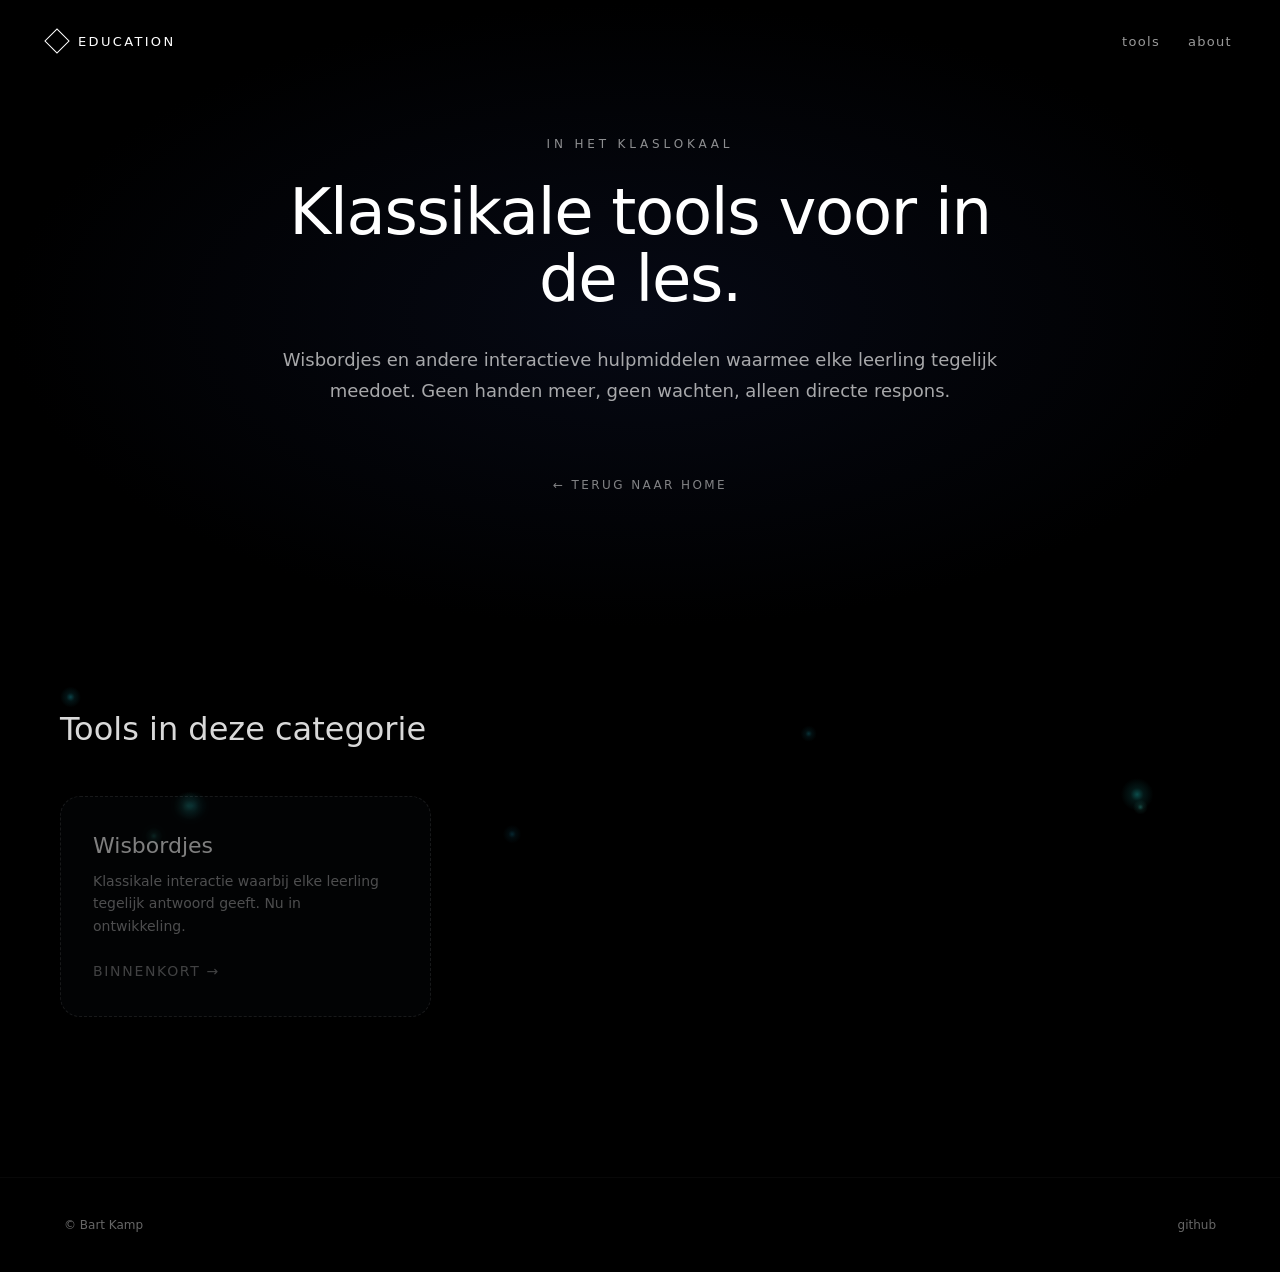
==== klaslokaal.html @ 11c170dd "Initial homepage with attractor hero and category pages" ====
<!DOCTYPE html>
<html lang="nl">
<head>
<meta charset="UTF-8">
<meta name="viewport" content="width=device-width, initial-scale=1.0">
<title>Klaslokaal — Education</title>
<meta name="description" content="Klassikale tools voor in de les.">
<link rel="stylesheet" href="assets/css/shared.css">
</head>
<body>

<canvas id="ambient-canvas"></canvas>

<section class="simple-hero">
  <nav class="topbar">
    <a href="index.html" class="logo-link">
      <div class="mark"></div>
      <span class="name">EDUCATION</span>
    </a>
    <div class="nav">
      <a href="index.html#tools">tools</a>
      <a href="about.html">about</a>
    </div>
  </nav>
  <div class="copy">
    <div class="eyebrow">IN HET KLASLOKAAL</div>
    <h1>Klassikale tools voor in de les.</h1>
    <p>Wisbordjes en andere interactieve hulpmiddelen waarmee elke leerling tegelijk meedoet. Geen handen meer, geen wachten, alleen directe respons.</p>
    <a href="index.html" class="back">&larr; TERUG NAAR HOME</a>
  </div>
</section>

<section class="tools-grid">
  <h2>Tools in deze categorie</h2>
  <div class="grid">
    <div class="tool-card coming">
      <h3>Wisbordjes</h3>
      <p>Klassikale interactie waarbij elke leerling tegelijk antwoord geeft. Nu in ontwikkeling.</p>
      <span class="arrow">BINNENKORT &rarr;</span>
    </div>
  </div>
</section>

<footer>
  <span>&copy; Bart Kamp</span>
  <span><a href="https://github.com/BartJKamp/Education">github</a></span>
</footer>

<script src="assets/js/shared.js"></script>
<script>
/* Ambient drifters across the page (no scroll fade-in here — just always visible). */
(function(){
  const canvas = document.getElementById('ambient-canvas');
  const ctx = canvas.getContext('2d');

  function resize(){
    const dpr = Math.min(window.devicePixelRatio, 2);
    canvas.width = window.innerWidth * dpr;
    canvas.height = window.innerHeight * dpr;
    ctx.setTransform(dpr, 0, 0, dpr, 0, 0);
  }
  resize();
  window.addEventListener('resize', resize);

  const NUM = 30;
  const drifters = [];
  for (let i = 0; i < NUM; i++) {
    const c = Wiskamp.palette(Math.random() * 0.6);
    drifters.push({
      x: Math.random() * window.innerWidth,
      y: Math.random() * window.innerHeight,
      vx: (Math.random() - 0.5) * 1.2,
      vy: (Math.random() - 0.5) * 0.8,
      r: 1.2 + Math.random() * 1.8,
      cr: Math.round(c[0] * 255),
      cg: Math.round(c[1] * 255),
      cb: Math.round(c[2] * 255),
      alpha: 0.35 + Math.random() * 0.45
    });
  }

  function tick(){
    requestAnimationFrame(tick);
    ctx.clearRect(0, 0, canvas.width, canvas.height);
    ctx.globalCompositeOperation = 'lighter';
    for (let i = 0; i < drifters.length; i++) {
      const d = drifters[i];
      d.x += d.vx;
      d.y += d.vy;
      d.vx += (Math.random() - 0.5) * 0.04;
      d.vy += (Math.random() - 0.5) * 0.025;
      d.vx *= 0.998;
      d.vy *= 0.998;
      const speed = Math.sqrt(d.vx * d.vx + d.vy * d.vy);
      if (speed < 0.15) {
        const ang = Math.random() * Math.PI * 2;
        d.vx += Math.cos(ang) * 0.3;
        d.vy += Math.sin(ang) * 0.2;
      }
      if (speed > 1.8) {
        d.vx *= 1.8 / speed;
        d.vy *= 1.8 / speed;
      }
      if (d.x < -10) d.x = window.innerWidth + 10;
      if (d.x > window.innerWidth + 10) d.x = -10;
      if (d.y < -10) d.y = window.innerHeight + 10;
      if (d.y > window.innerHeight + 10) d.y = -10;
      const a = d.alpha * 0.7;
      const grad = ctx.createRadialGradient(d.x, d.y, 0, d.x, d.y, d.r * 6);
      grad.addColorStop(0, `rgba(${d.cr},${d.cg},${d.cb},${a})`);
      grad.addColorStop(0.4, `rgba(${d.cr},${d.cg},${d.cb},${a * 0.3})`);
      grad.addColorStop(1, `rgba(${d.cr},${d.cg},${d.cb},0)`);
      ctx.fillStyle = grad;
      ctx.beginPath();
      ctx.arc(d.x, d.y, d.r * 6, 0, Math.PI * 2);
      ctx.fill();
    }
    ctx.globalCompositeOperation = 'source-over';
  }
  tick();
})();
</script>
</body>
</html>
---- assets/css/shared.css ----
/* =====================================================================
   shared.css — Shared styles for all pages.
   Loaded via <link rel="stylesheet" href="assets/css/shared.css"> in every page.
   ===================================================================== */

* {
  margin: 0;
  padding: 0;
  box-sizing: border-box;
}

html, body {
  background: #000;
  color: #fff;
  font-family: -apple-system, BlinkMacSystemFont, "Segoe UI", "Inter", system-ui, sans-serif;
  -webkit-font-smoothing: antialiased;
}

body {
  overflow-x: hidden;
}

/* ---- AMBIENT CANVAS (drifters that follow you down all pages) ---- */
#ambient-canvas {
  position: fixed;
  inset: 0;
  width: 100%;
  height: 100%;
  pointer-events: none;
  z-index: 0;
}

/* ---- HERO ---- */
.hero {
  position: relative;
  width: 100%;
  height: 100vh;
  min-height: 720px;
  overflow: hidden;
  background: radial-gradient(ellipse at 65% 50%, #060914 0%, #000 70%);
  z-index: 1;
}

.hero canvas {
  position: absolute;
  inset: 0;
  width: 100%;
  height: 100%;
  display: block;
  cursor: pointer;
}

.hero .chrome {
  position: absolute;
  z-index: 2;
  pointer-events: none;
}

.hero .chrome a {
  pointer-events: auto;
  color: inherit;
  text-decoration: none;
}

.hero .logo {
  top: 32px;
  left: 48px;
  display: flex;
  align-items: center;
  gap: 12px;
}

.hero .logo .mark {
  width: 18px;
  height: 18px;
  border: 1.5px solid #fff;
  transform: rotate(45deg);
}

.hero .logo .name {
  font-size: 13px;
  letter-spacing: 0.18em;
  font-weight: 500;
}

.hero .nav {
  top: 32px;
  right: 48px;
  display: flex;
  gap: 28px;
  font-size: 13px;
  letter-spacing: 0.1em;
}

.hero .nav span,
.hero .nav a {
  opacity: 0.6;
  transition: opacity 0.2s;
}

.hero .nav a:hover {
  opacity: 1;
}

.hero .copy {
  left: 64px;
  top: 50%;
  transform: translateY(-50%);
  max-width: 420px;
}

.hero .copy .eyebrow {
  font-size: 11px;
  letter-spacing: 0.3em;
  opacity: 0.5;
  margin-bottom: 18px;
}

.hero .copy h1 {
  font-size: 56px;
  line-height: 1.02;
  font-weight: 500;
  letter-spacing: -0.015em;
}

.hero .copy p {
  font-size: 15px;
  opacity: 0.55;
  margin-top: 22px;
  line-height: 1.6;
}

.hero .label {
  bottom: 36px;
  right: 48px;
  text-align: right;
}

.hero .label .hint {
  font-size: 11px;
  letter-spacing: 0.3em;
  opacity: 0.4;
  margin-bottom: 6px;
}

.hero .label .name {
  font-size: 14px;
  letter-spacing: 0.22em;
  font-weight: 500;
  opacity: 0.9;
  color: #f4d57a;
}

.hero .scroll-hint {
  bottom: 36px;
  left: 50%;
  transform: translateX(-50%);
  font-size: 11px;
  letter-spacing: 0.3em;
  opacity: 0.35;
}

/* ---- HERO ENTRANCE ANIMATION ---- */
.hero .chrome.entrance {
  opacity: 0;
  transform: translateY(8px);
  transition: opacity 1.6s ease-out, transform 1.6s ease-out;
}

.hero .copy.entrance {
  opacity: 0;
  transform: translateY(-50%) translateX(-20px);
  transition: opacity 1.6s ease-out 0.4s, transform 1.6s ease-out 0.4s;
}

body.ready .hero .chrome.entrance {
  opacity: 1;
  transform: translateY(0);
}

body.ready .hero .copy.entrance {
  opacity: 1;
  transform: translateY(-50%) translateX(0);
}

/* ---- CATEGORY SECTIONS (homepage) ---- */
.section {
  position: relative;
  padding: 220px 80px;
  min-height: 100vh;
  display: flex;
  align-items: center;
  overflow: hidden;
  z-index: 1;
}

.section-bg {
  position: absolute;
  right: -2%;
  top: 50%;
  transform: translateY(calc(-50% + var(--parallax-y, 0px)));
  width: 105%;
  height: 115%;
  pointer-events: none;
  background-repeat: no-repeat;
  background-position: center right;
  background-size: contain;
  -webkit-mask-image:
    linear-gradient(to right, rgba(0,0,0,0) 0%, rgba(0,0,0,0) 40%, rgba(0,0,0,0.4) 65%, rgba(0,0,0,1) 90%, rgba(0,0,0,1) 100%),
    linear-gradient(to bottom, rgba(0,0,0,0) 0%, rgba(0,0,0,0.7) 18%, rgba(0,0,0,1) 35%, rgba(0,0,0,1) 65%, rgba(0,0,0,0.7) 82%, rgba(0,0,0,0) 100%);
  -webkit-mask-composite: source-in;
  mask-image:
    linear-gradient(to right, rgba(0,0,0,0) 0%, rgba(0,0,0,0) 40%, rgba(0,0,0,0.4) 65%, rgba(0,0,0,1) 90%, rgba(0,0,0,1) 100%),
    linear-gradient(to bottom, rgba(0,0,0,0) 0%, rgba(0,0,0,0.7) 18%, rgba(0,0,0,1) 35%, rgba(0,0,0,1) 65%, rgba(0,0,0,0.7) 82%, rgba(0,0,0,0) 100%);
  mask-composite: intersect;
  opacity: 0;
  transition: opacity 0.9s ease-out;
}

.section.in-view .section-bg {
  opacity: 0.22;
}

.section .card {
  position: relative;
  z-index: 2;
  background: rgba(8, 12, 18, 0.55);
  backdrop-filter: blur(6px);
  -webkit-backdrop-filter: blur(6px);
  border: 1px solid rgba(255,255,255,0.18);
  border-radius: 32px;
  padding: 120px 140px;
  max-width: 1280px;
  width: 100%;
  opacity: 0;
  transform: translateY(40px);
  transition: opacity 0.7s ease-out, transform 0.7s ease-out;
}

.section.in-view .card {
  opacity: 1;
  transform: translateY(0);
}

.section .card .eyebrow {
  font-size: 13px;
  letter-spacing: 0.32em;
  opacity: 0.55;
  margin-bottom: 36px;
}

.section .card h2 {
  font-size: 72px;
  line-height: 1.04;
  font-weight: 500;
  letter-spacing: -0.02em;
  margin-bottom: 48px;
  max-width: 880px;
}

.section .card p {
  font-size: 20px;
  opacity: 0.7;
  line-height: 1.7;
  margin-bottom: 64px;
  max-width: 700px;
}

.section .card .cta,
.cta {
  display: inline-block;
  padding: 22px 56px;
  border: 1.5px solid #fff;
  border-radius: 999px;
  font-size: 14px;
  letter-spacing: 0.14em;
  font-weight: 500;
  cursor: pointer;
  text-decoration: none;
  color: #fff;
  background: transparent;
  transition: background 0.2s, color 0.2s;
}

.section .card .cta:hover,
.cta:hover {
  background: #fff;
  color: #000;
}

/* ---- FOOTER ---- */
footer {
  border-top: 1px solid rgba(255,255,255,0.08);
  padding: 40px 64px;
  display: flex;
  justify-content: space-between;
  font-size: 12px;
  opacity: 0.4;
  position: relative;
  z-index: 1;
}

footer a {
  color: inherit;
  text-decoration: none;
}

footer a:hover {
  opacity: 1;
}

/* ---- CATEGORY-PAGE SIMPLE HERO (for the placeholder landing pages) ---- */
.simple-hero {
  position: relative;
  width: 100%;
  min-height: 70vh;
  display: flex;
  align-items: center;
  justify-content: center;
  text-align: center;
  padding: 120px 40px;
  background: radial-gradient(ellipse at center, #060914 0%, #000 70%);
  z-index: 1;
}

.simple-hero .copy {
  max-width: 760px;
}

.simple-hero .eyebrow {
  font-size: 12px;
  letter-spacing: 0.32em;
  opacity: 0.55;
  margin-bottom: 28px;
}

.simple-hero h1 {
  font-size: 64px;
  line-height: 1.05;
  font-weight: 500;
  letter-spacing: -0.02em;
  margin-bottom: 32px;
}

.simple-hero p {
  font-size: 18px;
  opacity: 0.65;
  line-height: 1.7;
  margin-bottom: 40px;
}

.simple-hero .back {
  font-size: 12px;
  letter-spacing: 0.2em;
  opacity: 0.5;
  display: inline-block;
  margin-top: 32px;
  color: inherit;
  text-decoration: none;
  transition: opacity 0.2s;
}

.simple-hero .back:hover {
  opacity: 1;
}

/* Simple top-bar for category pages */
.topbar {
  position: absolute;
  top: 32px;
  left: 0;
  right: 0;
  display: flex;
  justify-content: space-between;
  align-items: center;
  padding: 0 48px;
  z-index: 3;
}

.topbar .logo-link {
  display: flex;
  align-items: center;
  gap: 12px;
  text-decoration: none;
  color: inherit;
}

.topbar .logo-link .mark {
  width: 18px;
  height: 18px;
  border: 1.5px solid #fff;
  transform: rotate(45deg);
}

.topbar .logo-link .name {
  font-size: 13px;
  letter-spacing: 0.18em;
  font-weight: 500;
}

.topbar .nav {
  display: flex;
  gap: 28px;
  font-size: 13px;
  letter-spacing: 0.1em;
}

.topbar .nav a {
  opacity: 0.6;
  text-decoration: none;
  color: inherit;
  transition: opacity 0.2s;
}

.topbar .nav a:hover {
  opacity: 1;
}

/* ---- TOOL GRID (for category landing pages) ---- */
.tools-grid {
  position: relative;
  z-index: 1;
  padding: 80px 60px 160px;
  max-width: 1400px;
  margin: 0 auto;
}

.tools-grid h2 {
  font-size: 32px;
  font-weight: 500;
  margin-bottom: 48px;
  opacity: 0.85;
}

.tools-grid .grid {
  display: grid;
  grid-template-columns: repeat(auto-fill, minmax(320px, 1fr));
  gap: 24px;
}

.tool-card {
  background: rgba(8, 12, 18, 0.55);
  backdrop-filter: blur(6px);
  -webkit-backdrop-filter: blur(6px);
  border: 1px solid rgba(255,255,255,0.18);
  border-radius: 20px;
  padding: 36px 32px;
  text-decoration: none;
  color: inherit;
  transition: border-color 0.2s, transform 0.2s;
  display: block;
}

.tool-card:hover {
  border-color: rgba(255,255,255,0.5);
  transform: translateY(-4px);
}

.tool-card h3 {
  font-size: 22px;
  font-weight: 500;
  margin-bottom: 12px;
}

.tool-card p {
  font-size: 14px;
  opacity: 0.6;
  line-height: 1.6;
  margin-bottom: 24px;
}

.tool-card .arrow {
  font-size: 14px;
  opacity: 0.5;
  letter-spacing: 0.12em;
}

.tool-card.coming {
  opacity: 0.5;
  border-style: dashed;
}

.tool-card.coming:hover {
  transform: none;
  border-color: rgba(255,255,255,0.18);
}

/* ---- RESPONSIVE ---- */
@media (max-width: 1100px) {
  .hero .copy h1 { font-size: 44px; }
  .section { padding: 140px 32px; }
  .section .card { padding: 64px 56px; max-width: 100%; }
  .section .card h2 { font-size: 44px; }
  .section .card p { font-size: 17px; }
  .section.in-view .section-bg { opacity: 0.13; }
  .simple-hero h1 { font-size: 44px; }
  .topbar { padding: 0 24px; }
  .tools-grid { padding: 48px 24px 100px; }
}

@media (prefers-reduced-motion: reduce) {
  .hero .chrome.entrance,
  .hero .copy.entrance,
  .section .card,
  .section .section-bg {
    transition: none;
  }
  .hero .chrome.entrance { opacity: 1; transform: translateY(0); }
  .hero .copy.entrance { opacity: 1; transform: translateY(-50%) translateX(0); }
  .section .card { opacity: 1; transform: translateY(0); }
  .section .section-bg { opacity: 0.22; }
}
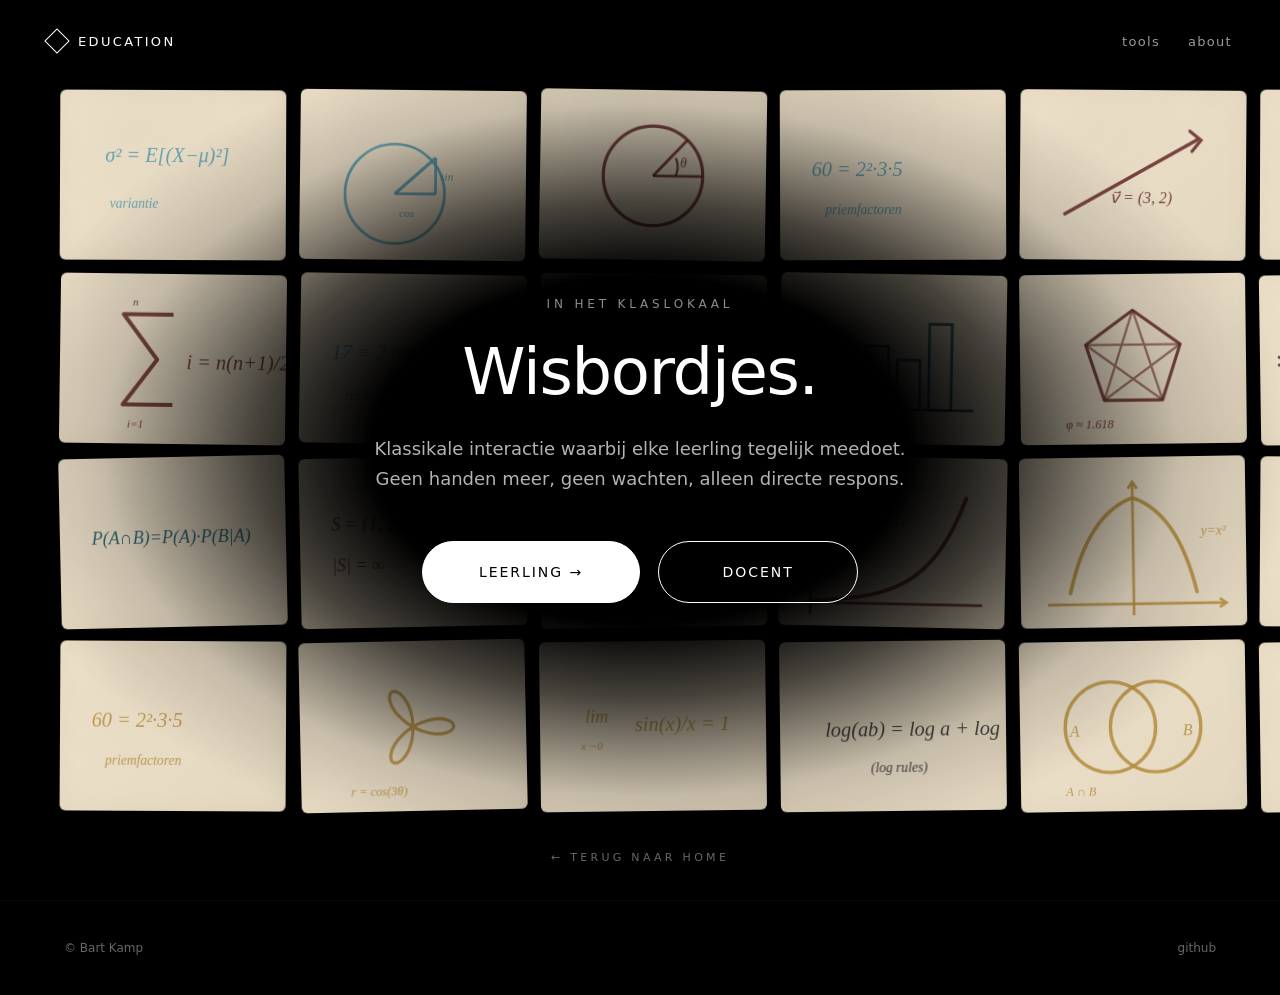
==== commit b9409304: "Site refactor: nieuwe heros, wisbordjes-tool, schaken naar games" ====
--- a/klaslokaal.html
+++ b/klaslokaal.html
@@ -6,12 +6,113 @@
 <title>Klaslokaal — Education</title>
 <meta name="description" content="Klassikale tools voor in de les.">
 <link rel="stylesheet" href="assets/css/shared.css">
+<style>
+  /* ========================================================================
+     KLASLOKAAL — pagina-specifieke stijlen
+     De hero is een 8x4 raster van wisbordje-tegels met wiskundige tekeningen.
+     Tegels flippen automatisch en bij hover, met een radial mask zodat de
+     hero-tekst centraal leesbaar blijft.
+     ======================================================================== */
+
+  /* Override de standaard hero-achtergrond — voor klaslokaal willen we
+     puur zwart, geen radial gradient, omdat de tegels zelf het beeld zijn. */
+  .hero { background: #000; display: flex; align-items: center; justify-content: center; }
+
+  .tile-wall {
+    position: absolute;
+    inset: 0;
+    z-index: 1;
+    display: grid;
+    grid-template-columns: repeat(8, 1fr);
+    grid-auto-rows: 1fr;
+    gap: 14px;
+    padding: 90px 60px;
+    perspective: 1500px;
+    -webkit-mask-image: radial-gradient(ellipse 60% 55% at center, rgba(0,0,0,0) 0%, rgba(0,0,0,0) 35%, rgba(0,0,0,0.3) 50%, rgba(0,0,0,0.85) 70%, rgba(0,0,0,1) 85%);
+            mask-image: radial-gradient(ellipse 60% 55% at center, rgba(0,0,0,0) 0%, rgba(0,0,0,0) 35%, rgba(0,0,0,0.3) 50%, rgba(0,0,0,0.85) 70%, rgba(0,0,0,1) 85%);
+  }
+
+  .tile {
+    position: relative;
+    aspect-ratio: 4 / 3;
+    transform-style: preserve-3d;
+    transition: transform 0.7s cubic-bezier(0.4, 0.0, 0.2, 1);
+  }
+  .tile.flipped { transform: rotateY(180deg); }
+
+  .tile-face {
+    position: absolute;
+    inset: 0;
+    backface-visibility: hidden;
+    -webkit-backface-visibility: hidden;
+    border-radius: 6px;
+    background: #ede0c8;
+    box-shadow:
+      0 2px 0 rgba(0,0,0,0.4),
+      0 4px 16px rgba(0,0,0,0.5),
+      inset 0 0 24px rgba(120,90,40,0.05);
+    overflow: hidden;
+    background-image:
+      linear-gradient(135deg, rgba(255,255,255,0.04) 0%, rgba(0,0,0,0.04) 100%),
+      radial-gradient(circle at 30% 20%, rgba(0,0,0,0.02) 0%, rgba(0,0,0,0) 50%);
+  }
+  .tile-face.back { transform: rotateY(180deg); }
+  .tile-face svg { width: 100%; height: 100%; display: block; }
+
+  /* Hero-tekst zit op de voorgrond, boven de tegels */
+  .hero-content {
+    position: relative;
+    z-index: 2;
+    text-align: center;
+    max-width: 720px;
+    padding: 0 32px;
+  }
+  .hero-content .eyebrow {
+    font-size: 12px; letter-spacing: 0.32em; opacity: 0.55; margin-bottom: 28px;
+  }
+  .hero-content h1 {
+    font-size: 64px; line-height: 1.05; font-weight: 500;
+    letter-spacing: -0.02em; margin-bottom: 28px;
+  }
+  .hero-content p {
+    font-size: 18px; opacity: 0.7; line-height: 1.65; margin-bottom: 48px;
+    max-width: 560px; margin-left: auto; margin-right: auto;
+  }
+  .hero-content .ctas {
+    display: flex; gap: 18px; justify-content: center; flex-wrap: wrap;
+  }
+  .hero-content .cta { min-width: 200px; text-align: center; }
+  .hero-content .cta.primary { background: #fff; color: #000; }
+  .hero-content .cta.primary:hover { background: transparent; color: #fff; }
+
+  /* "Terug naar home"-link onderaan de hero */
+  .back-link {
+    position: absolute;
+    bottom: 36px; left: 50%;
+    transform: translateX(-50%);
+    z-index: 5;
+    font-size: 11px; letter-spacing: 0.3em;
+    opacity: 0.4; text-decoration: none; color: inherit;
+    transition: opacity 0.2s;
+  }
+  .back-link:hover { opacity: 0.9; }
+
+  @media (max-width: 1100px) {
+    .tile-wall { grid-template-columns: repeat(5, 1fr); padding: 80px 28px; }
+    .hero-content h1 { font-size: 44px; }
+  }
+  @media (max-width: 700px) {
+    .tile-wall { grid-template-columns: repeat(3, 1fr); padding: 80px 16px; gap: 10px; }
+    .hero-content h1 { font-size: 36px; }
+    .hero-content p { font-size: 16px; }
+  }
+</style>
 </head>
 <body>
 
 <canvas id="ambient-canvas"></canvas>
 
-<section class="simple-hero">
+<section class="hero">
   <nav class="topbar">
     <a href="index.html" class="logo-link">
       <div class="mark"></div>
@@ -22,23 +123,20 @@
       <a href="about.html">about</a>
     </div>
   </nav>
-  <div class="copy">
+
+  <div class="tile-wall" id="tile-wall"></div>
+
+  <div class="hero-content">
     <div class="eyebrow">IN HET KLASLOKAAL</div>
-    <h1>Klassikale tools voor in de les.</h1>
-    <p>Wisbordjes en andere interactieve hulpmiddelen waarmee elke leerling tegelijk meedoet. Geen handen meer, geen wachten, alleen directe respons.</p>
-    <a href="index.html" class="back">&larr; TERUG NAAR HOME</a>
-  </div>
-</section>
-
-<section class="tools-grid">
-  <h2>Tools in deze categorie</h2>
-  <div class="grid">
-    <div class="tool-card coming">
-      <h3>Wisbordjes</h3>
-      <p>Klassikale interactie waarbij elke leerling tegelijk antwoord geeft. Nu in ontwikkeling.</p>
-      <span class="arrow">BINNENKORT &rarr;</span>
+    <h1>Wisbordjes.</h1>
+    <p>Klassikale interactie waarbij elke leerling tegelijk meedoet. Geen handen meer, geen wachten, alleen directe respons.</p>
+    <div class="ctas">
+      <a href="Wisbordje-leerling.html" class="cta primary">LEERLING &rarr;</a>
+      <a href="wisbordje-docent.html" class="cta">DOCENT</a>
     </div>
   </div>
+
+  <a href="index.html" class="back-link">&larr; TERUG NAAR HOME</a>
 </section>
 
 <footer>
@@ -48,77 +146,451 @@
 
 <script src="assets/js/shared.js"></script>
 <script>
-/* Ambient drifters across the page (no scroll fade-in here — just always visible). */
-(function(){
-  const canvas = document.getElementById('ambient-canvas');
-  const ctx = canvas.getContext('2d');
-
-  function resize(){
-    const dpr = Math.min(window.devicePixelRatio, 2);
-    canvas.width = window.innerWidth * dpr;
-    canvas.height = window.innerHeight * dpr;
-    ctx.setTransform(dpr, 0, 0, dpr, 0, 0);
-  }
-  resize();
-  window.addEventListener('resize', resize);
-
-  const NUM = 30;
-  const drifters = [];
-  for (let i = 0; i < NUM; i++) {
-    const c = Wiskamp.palette(Math.random() * 0.6);
-    drifters.push({
-      x: Math.random() * window.innerWidth,
-      y: Math.random() * window.innerHeight,
-      vx: (Math.random() - 0.5) * 1.2,
-      vy: (Math.random() - 0.5) * 0.8,
-      r: 1.2 + Math.random() * 1.8,
-      cr: Math.round(c[0] * 255),
-      cg: Math.round(c[1] * 255),
-      cb: Math.round(c[2] * 255),
-      alpha: 0.35 + Math.random() * 0.45
-    });
-  }
-
-  function tick(){
-    requestAnimationFrame(tick);
-    ctx.clearRect(0, 0, canvas.width, canvas.height);
-    ctx.globalCompositeOperation = 'lighter';
-    for (let i = 0; i < drifters.length; i++) {
-      const d = drifters[i];
-      d.x += d.vx;
-      d.y += d.vy;
-      d.vx += (Math.random() - 0.5) * 0.04;
-      d.vy += (Math.random() - 0.5) * 0.025;
-      d.vx *= 0.998;
-      d.vy *= 0.998;
-      const speed = Math.sqrt(d.vx * d.vx + d.vy * d.vy);
-      if (speed < 0.15) {
-        const ang = Math.random() * Math.PI * 2;
-        d.vx += Math.cos(ang) * 0.3;
-        d.vy += Math.sin(ang) * 0.2;
-      }
-      if (speed > 1.8) {
-        d.vx *= 1.8 / speed;
-        d.vy *= 1.8 / speed;
-      }
-      if (d.x < -10) d.x = window.innerWidth + 10;
-      if (d.x > window.innerWidth + 10) d.x = -10;
-      if (d.y < -10) d.y = window.innerHeight + 10;
-      if (d.y > window.innerHeight + 10) d.y = -10;
-      const a = d.alpha * 0.7;
-      const grad = ctx.createRadialGradient(d.x, d.y, 0, d.x, d.y, d.r * 6);
-      grad.addColorStop(0, `rgba(${d.cr},${d.cg},${d.cb},${a})`);
-      grad.addColorStop(0.4, `rgba(${d.cr},${d.cg},${d.cb},${a * 0.3})`);
-      grad.addColorStop(1, `rgba(${d.cr},${d.cg},${d.cb},0)`);
-      ctx.fillStyle = grad;
-      ctx.beginPath();
-      ctx.arc(d.x, d.y, d.r * 6, 0, Math.PI * 2);
-      ctx.fill();
-    }
-    ctx.globalCompositeOperation = 'source-over';
-  }
-  tick();
-})();
+/* =====================================================================
+   KLASLOKAAL — pagina-specifieke logica
+   1) Een "tegelmuur" van wisbordjes met 42 unieke wiskundige tekeningen.
+      Elke tegel heeft een voorkant en een achterkant (verschillende tekening).
+      Hover op een tegel laat hem flippen; tegelijk wordt de nu-verborgen kant
+      vervangen door een nieuwe willekeurige tekening — zodat je nooit dezelfde
+      tegel twee keer hetzelfde ziet.
+   2) Auto-flip-loop: elke 800-2200 ms flipt een willekeurige tegel uit zichzelf,
+      voor levendigheid op de achtergrond.
+   3) Ambient drift via shared.js (consistent met overige paginas).
+   ===================================================================== */
+
+const STROKE_COLORS = [
+  'rgba(20,80,100,0.85)',
+  'rgba(80,150,170,0.85)',
+  'rgba(180,140,60,0.85)',
+  'rgba(100,40,40,0.85)',
+  'rgba(50,50,50,0.9)',
+];
+function pickStroke(){ return STROKE_COLORS[Math.floor(Math.random() * STROKE_COLORS.length)]; }
+
+const DRAWINGS = [];
+
+// 1. Quadratic curve y=x²
+DRAWINGS.push(() => { const c = pickStroke(); return `
+  <path d="M 12 65 L 90 65" stroke="${c}" stroke-width="1.2" fill="none"/>
+  <path d="M 50 12 L 50 70" stroke="${c}" stroke-width="1.2" fill="none"/>
+  <path d="M 88 63 L 91 65 L 88 67" stroke="${c}" stroke-width="1.2" fill="none"/>
+  <path d="M 48 14 L 50 11 L 52 14" stroke="${c}" stroke-width="1.2" fill="none"/>
+  <path d="M 22 60 Q 30 25, 50 18 Q 70 25, 78 60" stroke="${c}" stroke-width="1.6" fill="none" stroke-linecap="round"/>
+  <text x="80" y="35" font-family="Georgia" font-style="italic" font-size="6" fill="${c}">y=x²</text>`;});
+
+// 2. Circle with radius
+DRAWINGS.push(() => { const c = pickStroke(); return `
+  <circle cx="50" cy="38" r="22" stroke="${c}" stroke-width="1.6" fill="none"/>
+  <circle cx="50" cy="38" r="1.5" fill="${c}"/>
+  <path d="M 50 38 L 70 28" stroke="${c}" stroke-width="1.2" fill="none" stroke-dasharray="2,1.5"/>
+  <text x="60" y="36" font-family="Georgia" font-style="italic" font-size="5.5" fill="${c}">r</text>
+  <text x="20" y="68" font-family="Georgia" font-style="italic" font-size="6" fill="${c}">A = πr²</text>`;});
+
+// 3. Pythagoras
+DRAWINGS.push(() => { const c = pickStroke(); return `
+  <path d="M 22 60 L 78 60 L 22 22 Z" stroke="${c}" stroke-width="1.5" fill="none" stroke-linejoin="round"/>
+  <path d="M 22 55 L 27 55 L 27 60" stroke="${c}" stroke-width="1" fill="none"/>
+  <text x="14" y="42" font-family="Georgia" font-style="italic" font-size="6" fill="${c}">a</text>
+  <text x="48" y="68" font-family="Georgia" font-style="italic" font-size="6" fill="${c}">b</text>
+  <text x="48" y="38" font-family="Georgia" font-style="italic" font-size="6" fill="${c}">c</text>
+  <text x="58" y="22" font-family="Georgia" font-style="italic" font-size="5.5" fill="${c}">a²+b²=c²</text>`;});
+
+// 4. Cube
+DRAWINGS.push(() => { const c = pickStroke(); return `
+  <path d="M 30 50 L 30 25 L 55 18 L 55 43 Z" stroke="${c}" stroke-width="1.4" fill="none" stroke-linejoin="round"/>
+  <path d="M 30 50 L 55 43 L 80 50 L 55 57 Z" stroke="${c}" stroke-width="1.4" fill="none" stroke-linejoin="round"/>
+  <path d="M 55 43 L 55 18 L 80 25 L 80 50" stroke="${c}" stroke-width="1.4" fill="none" stroke-linejoin="round"/>
+  <text x="22" y="68" font-family="Georgia" font-style="italic" font-size="6" fill="${c}">V = s³</text>`;});
+
+// 5. Linear equation
+DRAWINGS.push(() => { const c = pickStroke(); return `
+  <path d="M 12 65 L 90 65" stroke="${c}" stroke-width="1.2" fill="none"/>
+  <path d="M 50 10 L 50 70" stroke="${c}" stroke-width="1.2" fill="none"/>
+  <path d="M 18 58 L 82 22" stroke="${c}" stroke-width="1.7" fill="none" stroke-linecap="round"/>
+  <text x="56" y="62" font-family="Georgia" font-style="italic" font-size="6" fill="${c}">y=mx+b</text>`;});
+
+// 6. Fraction 3/8
+DRAWINGS.push(() => { const c = pickStroke(); return `
+  <text x="42" y="34" font-family="Georgia" font-style="italic" font-size="14" fill="${c}">3</text>
+  <path d="M 38 38 L 58 38" stroke="${c}" stroke-width="1.5"/>
+  <text x="42" y="55" font-family="Georgia" font-style="italic" font-size="14" fill="${c}">8</text>
+  <text x="22" y="68" font-family="Georgia" font-style="italic" font-size="6" fill="${c}">= 0.375</text>`;});
+
+// 7. Sigma sum (FIXED — opens to the right, like the Greek letter Σ)
+DRAWINGS.push(() => { const c = pickStroke(); return `
+  <path d="M 50 18 L 28 18 L 43 38 L 28 58 L 50 58" stroke="${c}" stroke-width="1.8" fill="none" stroke-linejoin="round"/>
+  <text x="32" y="14" font-family="Georgia" font-style="italic" font-size="5" fill="${c}">n</text>
+  <text x="30" y="68" font-family="Georgia" font-style="italic" font-size="5" fill="${c}">i=1</text>
+  <text x="56" y="42" font-family="Georgia" font-style="italic" font-size="9" fill="${c}">i = n(n+1)/2</text>`;});
+
+// 8. Pentagon with diagonals
+DRAWINGS.push(() => { const c = pickStroke();
+  const pts = [];
+  for (let i = 0; i < 5; i++) {
+    const a = -Math.PI/2 + i * 2*Math.PI/5;
+    pts.push([50 + 22*Math.cos(a), 38 + 22*Math.sin(a)]);
+  }
+  const polyPath = `M ${pts[0][0].toFixed(1)} ${pts[0][1].toFixed(1)} L ${pts[1][0].toFixed(1)} ${pts[1][1].toFixed(1)} L ${pts[2][0].toFixed(1)} ${pts[2][1].toFixed(1)} L ${pts[3][0].toFixed(1)} ${pts[3][1].toFixed(1)} L ${pts[4][0].toFixed(1)} ${pts[4][1].toFixed(1)} Z`;
+  const star = `M ${pts[0][0].toFixed(1)} ${pts[0][1].toFixed(1)} L ${pts[2][0].toFixed(1)} ${pts[2][1].toFixed(1)} L ${pts[4][0].toFixed(1)} ${pts[4][1].toFixed(1)} L ${pts[1][0].toFixed(1)} ${pts[1][1].toFixed(1)} L ${pts[3][0].toFixed(1)} ${pts[3][1].toFixed(1)} Z`;
+  return `<path d="${polyPath}" stroke="${c}" stroke-width="1.4" fill="none" stroke-linejoin="round"/>
+  <path d="${star}" stroke="${c}" stroke-width="1" fill="none" stroke-linejoin="round" opacity="0.7"/>
+  <text x="20" y="68" font-family="Georgia" font-style="italic" font-size="5.5" fill="${c}">φ ≈ 1.618</text>`;});
+
+// 9. Sine wave
+DRAWINGS.push(() => { const c = pickStroke();
+  let path = 'M 12 38 ';
+  for (let x = 12; x <= 88; x += 2) {
+    const y = 38 - 18 * Math.sin((x - 12) * 0.16);
+    path += `L ${x.toFixed(1)} ${y.toFixed(1)} `;
+  }
+  return `<path d="M 12 38 L 90 38" stroke="${c}" stroke-width="1" fill="none" opacity="0.5"/>
+  <path d="${path}" stroke="${c}" stroke-width="1.7" fill="none" stroke-linecap="round"/>
+  <text x="20" y="68" font-family="Georgia" font-style="italic" font-size="6" fill="${c}">y = sin(x)</text>`;});
+
+// 10. System of equations
+DRAWINGS.push(() => { const c = pickStroke(); return `
+  <path d="M 22 22 L 22 58" stroke="${c}" stroke-width="1.4" fill="none"/>
+  <text x="26" y="34" font-family="Georgia" font-style="italic" font-size="7" fill="${c}">2x + y = 5</text>
+  <text x="26" y="50" font-family="Georgia" font-style="italic" font-size="7" fill="${c}">x − y = 1</text>
+  <text x="22" y="68" font-family="Georgia" font-style="italic" font-size="6" fill="${c}">x=2, y=1</text>`;});
+
+// 11. Number line
+DRAWINGS.push(() => { const c = pickStroke(); return `
+  <path d="M 10 38 L 92 38" stroke="${c}" stroke-width="1.4" fill="none"/>
+  <path d="M 8 36 L 12 38 L 8 40" stroke="${c}" stroke-width="1.2" fill="none"/>
+  <path d="M 92 36 L 96 38 L 92 40" stroke="${c}" stroke-width="1.2" fill="none"/>
+  <line x1="25" y1="34" x2="25" y2="42" stroke="${c}" stroke-width="1.2"/>
+  <line x1="50" y1="34" x2="50" y2="42" stroke="${c}" stroke-width="1.2"/>
+  <line x1="75" y1="34" x2="75" y2="42" stroke="${c}" stroke-width="1.2"/>
+  <text x="22" y="52" font-family="Georgia" font-style="italic" font-size="6" fill="${c}">−1</text>
+  <text x="48" y="52" font-family="Georgia" font-style="italic" font-size="6" fill="${c}">0</text>
+  <text x="73" y="52" font-family="Georgia" font-style="italic" font-size="6" fill="${c}">1</text>`;});
+
+// 12. Quadratic formula
+DRAWINGS.push(() => { const c = pickStroke(); return `
+  <text x="14" y="36" font-family="Georgia" font-style="italic" font-size="7" fill="${c}">x =</text>
+  <text x="32" y="32" font-family="Georgia" font-style="italic" font-size="6" fill="${c}">−b ± √(b²−4ac)</text>
+  <path d="M 32 36 L 86 36" stroke="${c}" stroke-width="1.2"/>
+  <text x="52" y="46" font-family="Georgia" font-style="italic" font-size="6" fill="${c}">2a</text>`;});
+
+// 13. Venn diagram
+DRAWINGS.push(() => { const c = pickStroke(); return `
+  <circle cx="40" cy="38" r="20" stroke="${c}" stroke-width="1.5" fill="none"/>
+  <circle cx="60" cy="38" r="20" stroke="${c}" stroke-width="1.5" fill="none"/>
+  <text x="22" y="42" font-family="Georgia" font-style="italic" font-size="7" fill="${c}">A</text>
+  <text x="72" y="42" font-family="Georgia" font-style="italic" font-size="7" fill="${c}">B</text>
+  <text x="20" y="68" font-family="Georgia" font-style="italic" font-size="5.5" fill="${c}">A ∩ B</text>`;});
+
+// 14. Spiral
+DRAWINGS.push(() => { const c = pickStroke();
+  let path = 'M 50 38 ';
+  for (let t = 0; t < 5 * Math.PI; t += 0.15) {
+    const r = t * 1.6;
+    const x = 50 + r * Math.cos(t);
+    const y = 38 + r * Math.sin(t);
+    path += `L ${x.toFixed(1)} ${y.toFixed(1)} `;
+  }
+  return `<path d="${path}" stroke="${c}" stroke-width="1.5" fill="none" stroke-linecap="round"/>`;});
+
+// 15. Derivative
+DRAWINGS.push(() => { const c = pickStroke(); return `
+  <text x="14" y="34" font-family="Georgia" font-style="italic" font-size="9" fill="${c}">d</text>
+  <path d="M 14 38 L 26 38" stroke="${c}" stroke-width="1.2"/>
+  <text x="14" y="48" font-family="Georgia" font-style="italic" font-size="9" fill="${c}">dx</text>
+  <text x="32" y="42" font-family="Georgia" font-style="italic" font-size="9" fill="${c}">(x²) = 2x</text>`;});
+
+// 16. Bar chart
+DRAWINGS.push(() => { const c = pickStroke(); return `
+  <path d="M 18 60 L 86 60" stroke="${c}" stroke-width="1.2"/>
+  <path d="M 18 18 L 18 60" stroke="${c}" stroke-width="1.2"/>
+  <rect x="24" y="44" width="10" height="16" stroke="${c}" stroke-width="1.2" fill="none"/>
+  <rect x="38" y="32" width="10" height="28" stroke="${c}" stroke-width="1.2" fill="none"/>
+  <rect x="52" y="38" width="10" height="22" stroke="${c}" stroke-width="1.2" fill="none"/>
+  <rect x="66" y="22" width="10" height="38" stroke="${c}" stroke-width="1.2" fill="none"/>`;});
+
+// 17. Limit
+DRAWINGS.push(() => { const c = pickStroke(); return `
+  <text x="20" y="36" font-family="Georgia" font-style="italic" font-size="8" fill="${c}">lim</text>
+  <text x="18" y="48" font-family="Georgia" font-style="italic" font-size="5" fill="${c}">x→0</text>
+  <text x="42" y="40" font-family="Georgia" font-style="italic" font-size="9" fill="${c}">sin(x)/x = 1</text>`;});
+
+// 18. Angle in circle
+DRAWINGS.push(() => { const c = pickStroke(); return `
+  <circle cx="50" cy="38" r="22" stroke="${c}" stroke-width="1.4" fill="none"/>
+  <path d="M 50 38 L 72 38" stroke="${c}" stroke-width="1.3"/>
+  <path d="M 50 38 L 65 22" stroke="${c}" stroke-width="1.3"/>
+  <path d="M 60 38 A 10 10 0 0 0 60 30" stroke="${c}" stroke-width="1" fill="none"/>
+  <text x="62" y="34" font-family="Georgia" font-style="italic" font-size="6" fill="${c}">θ</text>`;});
+
+// 19. Cosine wave (different from sine)
+DRAWINGS.push(() => { const c = pickStroke();
+  let path = 'M 12 38 ';
+  for (let x = 12; x <= 88; x += 2) {
+    const y = 38 - 18 * Math.cos((x - 12) * 0.16);
+    path += `L ${x.toFixed(1)} ${y.toFixed(1)} `;
+  }
+  return `<path d="M 12 38 L 90 38" stroke="${c}" stroke-width="1" fill="none" opacity="0.5"/>
+  <path d="${path}" stroke="${c}" stroke-width="1.7" fill="none" stroke-linecap="round"/>
+  <text x="20" y="68" font-family="Georgia" font-style="italic" font-size="6" fill="${c}">y = cos(x)</text>`;});
+
+// 20. Exponential growth
+DRAWINGS.push(() => { const c = pickStroke();
+  let path = 'M 14 65 ';
+  for (let x = 14; x <= 86; x += 2) {
+    const y = 65 - Math.exp((x - 14) * 0.06) * 0.8;
+    if (y > 12) path += `L ${x.toFixed(1)} ${y.toFixed(1)} `;
+  }
+  return `<path d="M 12 65 L 90 65" stroke="${c}" stroke-width="1.2" fill="none"/>
+  <path d="M 14 12 L 14 70" stroke="${c}" stroke-width="1.2" fill="none"/>
+  <path d="${path}" stroke="${c}" stroke-width="1.7" fill="none" stroke-linecap="round"/>
+  <text x="40" y="32" font-family="Georgia" font-style="italic" font-size="6" fill="${c}">y = eˣ</text>`;});
+
+// 21. Logarithm
+DRAWINGS.push(() => { const c = pickStroke(); return `
+  <text x="20" y="42" font-family="Georgia" font-style="italic" font-size="9" fill="${c}">log(ab) = log a + log b</text>
+  <text x="40" y="58" font-family="Georgia" font-style="italic" font-size="6" fill="${c}">(log rules)</text>`;});
+
+// 22. Matrix 2x2
+DRAWINGS.push(() => { const c = pickStroke(); return `
+  <path d="M 30 22 L 26 22 L 26 56 L 30 56" stroke="${c}" stroke-width="1.4" fill="none"/>
+  <path d="M 70 22 L 74 22 L 74 56 L 70 56" stroke="${c}" stroke-width="1.4" fill="none"/>
+  <text x="36" y="36" font-family="Georgia" font-style="italic" font-size="9" fill="${c}">a  b</text>
+  <text x="36" y="52" font-family="Georgia" font-style="italic" font-size="9" fill="${c}">c  d</text>`;});
+
+// 23. Determinant of 2x2
+DRAWINGS.push(() => { const c = pickStroke(); return `
+  <text x="14" y="42" font-family="Georgia" font-style="italic" font-size="7" fill="${c}">det = ad − bc</text>
+  <line x1="30" y1="48" x2="50" y2="48" stroke="${c}" stroke-width="1.2"/>`;});
+
+// 24. Function notation f(x)
+DRAWINGS.push(() => { const c = pickStroke(); return `
+  <text x="20" y="32" font-family="Georgia" font-style="italic" font-size="9" fill="${c}">f(x) = 2x + 3</text>
+  <text x="20" y="50" font-family="Georgia" font-style="italic" font-size="9" fill="${c}">f(4) = 11</text>`;});
+
+// 25. Triangle with bisected angle
+DRAWINGS.push(() => { const c = pickStroke(); return `
+  <path d="M 20 60 L 80 60 L 50 18 Z" stroke="${c}" stroke-width="1.5" fill="none" stroke-linejoin="round"/>
+  <path d="M 50 18 L 50 60" stroke="${c}" stroke-width="1.2" fill="none" stroke-dasharray="2,1.5"/>
+  <path d="M 47 30 A 6 6 0 0 0 53 30" stroke="${c}" stroke-width="1" fill="none"/>`;});
+
+// 26. Set notation
+DRAWINGS.push(() => { const c = pickStroke(); return `
+  <text x="14" y="32" font-family="Georgia" font-style="italic" font-size="8" fill="${c}">S = {1, 2, 3, ...}</text>
+  <text x="14" y="50" font-family="Georgia" font-style="italic" font-size="8" fill="${c}">|S| = ∞</text>`;});
+
+// 27. Polar curve (rose)
+DRAWINGS.push(() => { const c = pickStroke();
+  let path = '';
+  for (let i = 0; i <= 200; i++) {
+    const t = (i / 200) * 2 * Math.PI;
+    const r = 18 * Math.cos(3 * t);
+    const x = 50 + r * Math.cos(t);
+    const y = 38 + r * Math.sin(t);
+    path += (i === 0 ? 'M ' : 'L ') + x.toFixed(1) + ' ' + y.toFixed(1) + ' ';
+  }
+  return `<path d="${path}" stroke="${c}" stroke-width="1.4" fill="none" stroke-linecap="round"/>
+  <text x="22" y="68" font-family="Georgia" font-style="italic" font-size="5.5" fill="${c}">r = cos(3θ)</text>`;});
+
+// 28. Vector arrow
+DRAWINGS.push(() => { const c = pickStroke(); return `
+  <line x1="20" y1="55" x2="78" y2="22" stroke="${c}" stroke-width="1.6" stroke-linecap="round"/>
+  <path d="M 75 18 L 80 22 L 76 27" stroke="${c}" stroke-width="1.4" fill="none" stroke-linecap="round"/>
+  <text x="40" y="50" font-family="Georgia" font-style="italic" font-size="7" fill="${c}">v⃗ = (3, 2)</text>`;});
+
+// 29. Probability tree
+DRAWINGS.push(() => { const c = pickStroke(); return `
+  <circle cx="22" cy="38" r="2" fill="${c}"/>
+  <line x1="24" y1="38" x2="55" y2="22" stroke="${c}" stroke-width="1.2"/>
+  <line x1="24" y1="38" x2="55" y2="54" stroke="${c}" stroke-width="1.2"/>
+  <circle cx="58" cy="22" r="2" fill="${c}"/>
+  <circle cx="58" cy="54" r="2" fill="${c}"/>
+  <line x1="60" y1="22" x2="85" y2="14" stroke="${c}" stroke-width="1"/>
+  <line x1="60" y1="22" x2="85" y2="30" stroke="${c}" stroke-width="1"/>
+  <line x1="60" y1="54" x2="85" y2="46" stroke="${c}" stroke-width="1"/>
+  <line x1="60" y1="54" x2="85" y2="62" stroke="${c}" stroke-width="1"/>
+  <text x="32" y="28" font-family="Georgia" font-style="italic" font-size="5" fill="${c}">½</text>
+  <text x="32" y="55" font-family="Georgia" font-style="italic" font-size="5" fill="${c}">½</text>`;});
+
+// 30. Complex plane with point
+DRAWINGS.push(() => { const c = pickStroke(); return `
+  <path d="M 12 42 L 88 42" stroke="${c}" stroke-width="1.2" fill="none"/>
+  <path d="M 50 12 L 50 70" stroke="${c}" stroke-width="1.2" fill="none"/>
+  <line x1="50" y1="42" x2="68" y2="22" stroke="${c}" stroke-width="1.2" stroke-dasharray="2,1.5"/>
+  <circle cx="68" cy="22" r="2" fill="${c}"/>
+  <text x="70" y="20" font-family="Georgia" font-style="italic" font-size="5.5" fill="${c}">3+2i</text>
+  <text x="14" y="40" font-family="Georgia" font-style="italic" font-size="5" fill="${c}">Im</text>
+  <text x="84" y="50" font-family="Georgia" font-style="italic" font-size="5" fill="${c}">Re</text>`;});
+
+// 31. Prime factorization
+DRAWINGS.push(() => { const c = pickStroke(); return `
+  <text x="14" y="38" font-family="Georgia" font-style="italic" font-size="9" fill="${c}">60 = 2²·3·5</text>
+  <text x="20" y="55" font-family="Georgia" font-style="italic" font-size="6" fill="${c}">priemfactoren</text>`;});
+
+// 32. Right-angle marker triangle (different style)
+DRAWINGS.push(() => { const c = pickStroke(); return `
+  <path d="M 25 56 L 75 56 L 75 22 Z" stroke="${c}" stroke-width="1.5" fill="none" stroke-linejoin="round"/>
+  <path d="M 70 56 L 70 51 L 75 51" stroke="${c}" stroke-width="1" fill="none"/>
+  <text x="40" y="68" font-family="Georgia" font-style="italic" font-size="6" fill="${c}">3-4-5</text>
+  <text x="76" y="40" font-family="Georgia" font-style="italic" font-size="6" fill="${c}">3</text>
+  <text x="48" y="62" font-family="Georgia" font-style="italic" font-size="6" fill="${c}">4</text>
+  <text x="38" y="38" font-family="Georgia" font-style="italic" font-size="6" fill="${c}">5</text>`;});
+
+// 33. Integral — ∫ is a tall S: hook curls right at the top, curls left at the bottom
+DRAWINGS.push(() => { const c = pickStroke(); return `
+  <path d="M 38 18 Q 38 12, 32 12 Q 26 12, 26 20 L 26 56 Q 26 64, 20 64 Q 14 64, 14 58" stroke="${c}" stroke-width="1.8" fill="none" stroke-linecap="round"/>
+  <text x="32" y="18" font-family="Georgia" font-style="italic" font-size="5" fill="${c}">b</text>
+  <text x="14" y="72" font-family="Georgia" font-style="italic" font-size="5" fill="${c}">a</text>
+  <text x="44" y="42" font-family="Georgia" font-style="italic" font-size="8" fill="${c}">f(x) dx</text>`;});
+
+// 34. Hexagon
+DRAWINGS.push(() => { const c = pickStroke();
+  const pts = [];
+  for (let i = 0; i < 6; i++) {
+    const a = i * Math.PI/3;
+    pts.push([50 + 22*Math.cos(a), 38 + 22*Math.sin(a)]);
+  }
+  const path = 'M ' + pts.map(p => `${p[0].toFixed(1)} ${p[1].toFixed(1)}`).join(' L ') + ' Z';
+  return `<path d="${path}" stroke="${c}" stroke-width="1.5" fill="none" stroke-linejoin="round"/>
+  <text x="22" y="68" font-family="Georgia" font-style="italic" font-size="5.5" fill="${c}">6 zijden</text>`;});
+
+// 35. Tangent line at a point on a curve
+DRAWINGS.push(() => { const c = pickStroke();
+  let path = 'M ';
+  for (let x = 15; x <= 85; x += 2) {
+    const y = 50 - 0.012 * (x - 50) * (x - 50);
+    path += (x === 15 ? '' : 'L ') + x.toFixed(1) + ' ' + y.toFixed(1) + ' ';
+  }
+  return `<path d="${path}" stroke="${c}" stroke-width="1.5" fill="none" stroke-linecap="round"/>
+  <line x1="38" y1="64" x2="68" y2="48" stroke="${c}" stroke-width="1.2" stroke-dasharray="2,1.5"/>
+  <circle cx="55" cy="55" r="2" fill="${c}"/>
+  <text x="58" y="40" font-family="Georgia" font-style="italic" font-size="5.5" fill="${c}">f'(a)</text>`;});
+
+// 36. Parallelogram with area formula
+DRAWINGS.push(() => { const c = pickStroke(); return `
+  <path d="M 18 56 L 62 56 L 82 22 L 38 22 Z" stroke="${c}" stroke-width="1.5" fill="none" stroke-linejoin="round"/>
+  <path d="M 38 22 L 38 56" stroke="${c}" stroke-width="1" fill="none" stroke-dasharray="2,1.5"/>
+  <text x="20" y="68" font-family="Georgia" font-style="italic" font-size="6" fill="${c}">A = b · h</text>`;});
+
+// 37. Combinations / binomial coefficient
+DRAWINGS.push(() => { const c = pickStroke(); return `
+  <text x="20" y="32" font-family="Georgia" font-style="italic" font-size="9" fill="${c}">⎛n⎞    n!</text>
+  <text x="20" y="48" font-family="Georgia" font-style="italic" font-size="9" fill="${c}">⎝k⎠ = k!(n−k)!</text>`;});
+
+// 38. Function composition arrow
+DRAWINGS.push(() => { const c = pickStroke(); return `
+  <text x="20" y="42" font-family="Georgia" font-style="italic" font-size="9" fill="${c}">(f∘g)(x) = f(g(x))</text>`;});
+
+// 39. Modular arithmetic
+DRAWINGS.push(() => { const c = pickStroke(); return `
+  <text x="14" y="38" font-family="Georgia" font-style="italic" font-size="9" fill="${c}">17 ≡ 2 (mod 5)</text>
+  <text x="20" y="56" font-family="Georgia" font-style="italic" font-size="6" fill="${c}">restklasse</text>`;});
+
+// 40. Probability formula (Bayes-ish setup)
+DRAWINGS.push(() => { const c = pickStroke(); return `
+  <text x="14" y="38" font-family="Georgia" font-style="italic" font-size="8" fill="${c}">P(A∩B)=P(A)·P(B|A)</text>`;});
+
+// 41. Standard deviation symbol
+DRAWINGS.push(() => { const c = pickStroke(); return `
+  <text x="20" y="32" font-family="Georgia" font-style="italic" font-size="9" fill="${c}">σ² = E[(X−μ)²]</text>
+  <text x="22" y="52" font-family="Georgia" font-style="italic" font-size="6" fill="${c}">variantie</text>`;});
+
+// 42. Tangent triangle on a unit circle
+DRAWINGS.push(() => { const c = pickStroke(); return `
+  <circle cx="42" cy="46" r="22" stroke="${c}" stroke-width="1.2" fill="none"/>
+  <path d="M 42 46 L 60 30" stroke="${c}" stroke-width="1.4"/>
+  <path d="M 60 30 L 60 46" stroke="${c}" stroke-width="1.2"/>
+  <path d="M 42 46 L 60 46" stroke="${c}" stroke-width="1.2"/>
+  <text x="44" y="56" font-family="Georgia" font-style="italic" font-size="5" fill="${c}">cos</text>
+  <text x="62" y="40" font-family="Georgia" font-style="italic" font-size="5" fill="${c}">sin</text>`;});
+
+/* =====================================================================
+   TILE WALL CONSTRUCTION
+   ===================================================================== */
+const wall = document.getElementById('tile-wall');
+
+function shuffled(arr){
+  const a = arr.slice();
+  for (let i = a.length - 1; i > 0; i--) {
+    const j = Math.floor(Math.random() * (i + 1));
+    [a[i], a[j]] = [a[j], a[i]];
+  }
+  return a;
+}
+
+function buildWall() {
+  wall.innerHTML = '';
+  const cols = parseInt(getComputedStyle(wall).gridTemplateColumns.split(' ').length, 10) || 8;
+  const rows = (cols >= 8) ? 4 : (cols >= 5) ? 5 : 6;
+  const total = cols * rows;
+
+  const shuffledDrawings = shuffled(DRAWINGS);
+
+  for (let i = 0; i < total; i++) {
+    const tile = document.createElement('div');
+    tile.className = 'tile';
+    const rot = (Math.random() - 0.5) * 3;
+    tile.style.transform = `rotate(${rot}deg)`;
+    tile.dataset.baseRot = rot;
+
+    const front = document.createElement('div');
+    front.className = 'tile-face front';
+    const back = document.createElement('div');
+    back.className = 'tile-face back';
+
+    const drawA = shuffledDrawings[i % shuffledDrawings.length];
+    const drawB = shuffledDrawings[(i + Math.floor(shuffledDrawings.length / 2)) % shuffledDrawings.length];
+
+    front.innerHTML = `<svg viewBox="0 0 100 75" preserveAspectRatio="xMidYMid meet">${drawA()}</svg>`;
+    back.innerHTML = `<svg viewBox="0 0 100 75" preserveAspectRatio="xMidYMid meet">${drawB()}</svg>`;
+
+    tile.appendChild(front);
+    tile.appendChild(back);
+    wall.appendChild(tile);
+
+    tile.addEventListener('mouseenter', () => flipTile(tile));
+  }
+}
+
+function flipTile(tile) {
+  const flipped = tile.classList.contains('flipped');
+  const baseRot = parseFloat(tile.dataset.baseRot || 0);
+
+  if (flipped) {
+    tile.classList.remove('flipped');
+    tile.style.transform = `rotate(${baseRot}deg)`;
+    const back = tile.querySelector('.tile-face.back svg');
+    const newDraw = DRAWINGS[Math.floor(Math.random() * DRAWINGS.length)];
+    if (back) back.innerHTML = newDraw();
+  } else {
+    tile.classList.add('flipped');
+    tile.style.transform = `rotate(${baseRot}deg) rotateY(180deg)`;
+    const front = tile.querySelector('.tile-face.front svg');
+    const newDraw = DRAWINGS[Math.floor(Math.random() * DRAWINGS.length)];
+    if (front) front.innerHTML = newDraw();
+  }
+}
+
+buildWall();
+
+let resizeTimer;
+window.addEventListener('resize', () => {
+  clearTimeout(resizeTimer);
+  resizeTimer = setTimeout(buildWall, 250);
+});
+
+// Auto-flip-loop voor levendigheid
+function autoFlipLoop() {
+  const tiles = document.querySelectorAll('.tile');
+  if (tiles.length > 0) {
+    const tile = tiles[Math.floor(Math.random() * tiles.length)];
+    flipTile(tile);
+  }
+  setTimeout(autoFlipLoop, 800 + Math.random() * 1400);
+}
+setTimeout(autoFlipLoop, 1500);
+
+// Ambient drift via shared.js — consistente achtergrond over alle paginas
+Wiskamp.initAmbientDrift();
 </script>
 </body>
 </html>
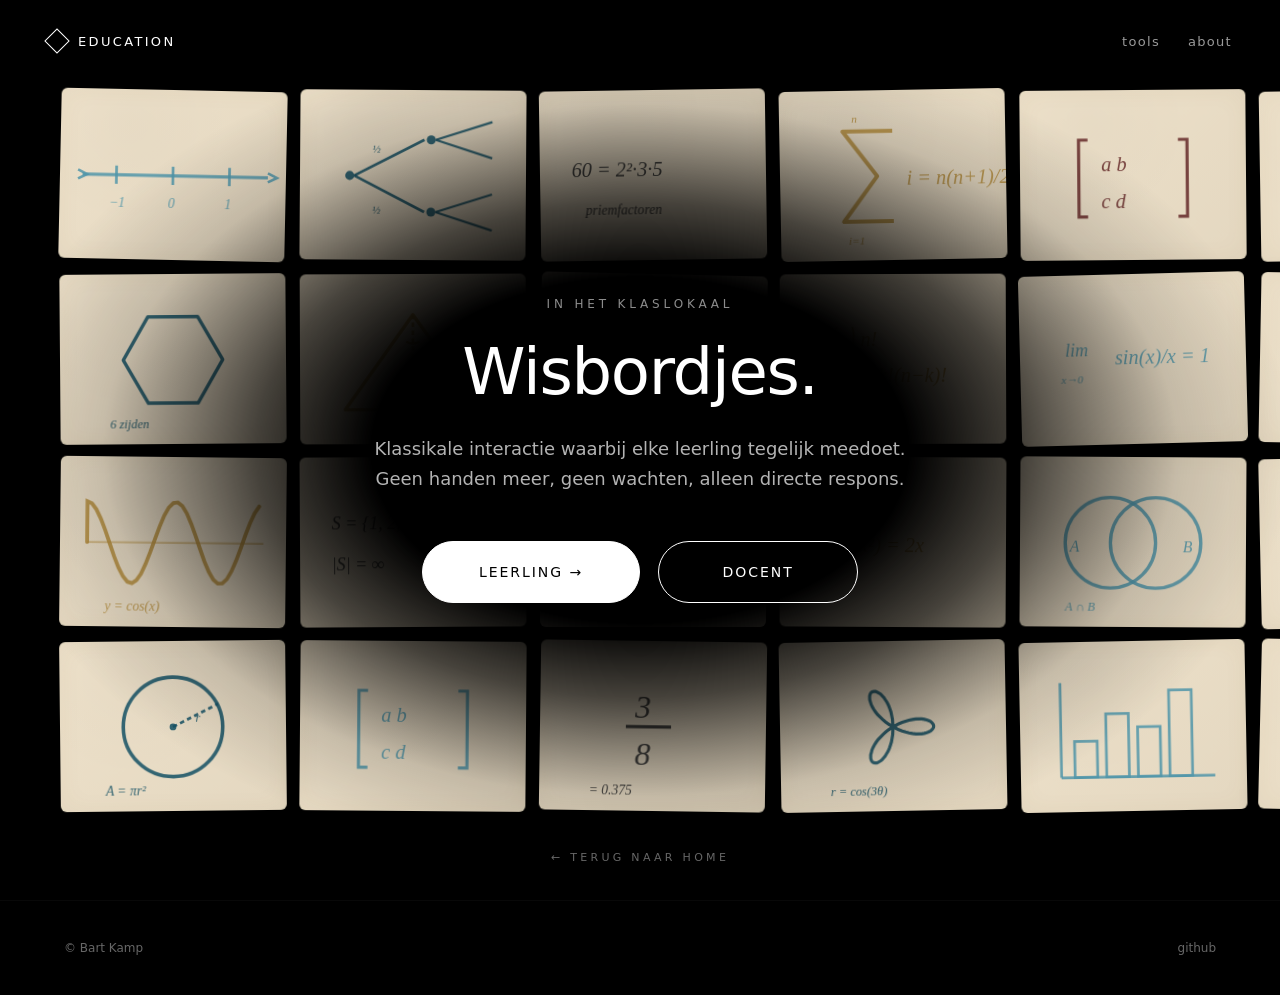
==== commit 64aad0df: "Fix: wisbordje-leerling lowercase voor GitHub Pages" ====
--- a/klaslokaal.html
+++ b/klaslokaal.html
@@ -131,7 +131,7 @@
     <h1>Wisbordjes.</h1>
     <p>Klassikale interactie waarbij elke leerling tegelijk meedoet. Geen handen meer, geen wachten, alleen directe respons.</p>
     <div class="ctas">
-      <a href="Wisbordje-leerling.html" class="cta primary">LEERLING &rarr;</a>
+      <a href="wisbordje-leerling.html" class="cta primary">LEERLING &rarr;</a>
       <a href="wisbordje-docent.html" class="cta">DOCENT</a>
     </div>
   </div>
